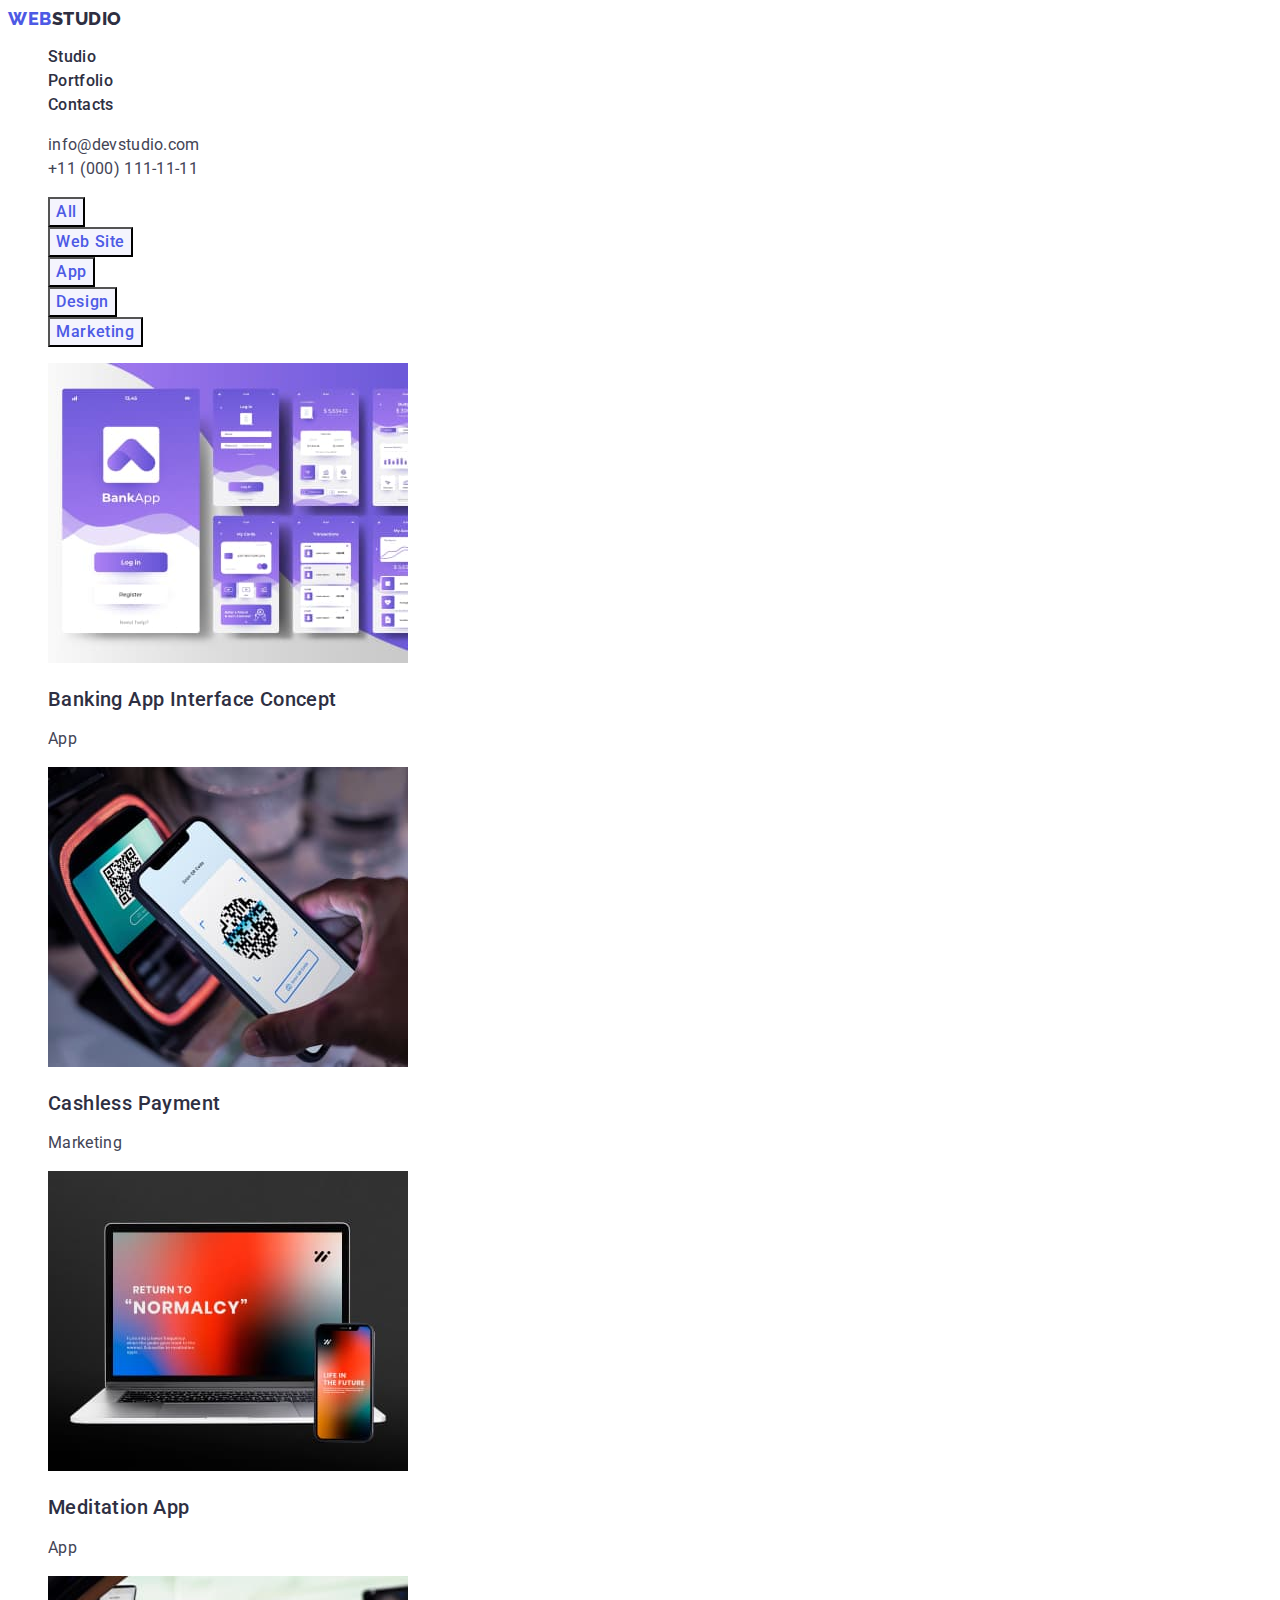
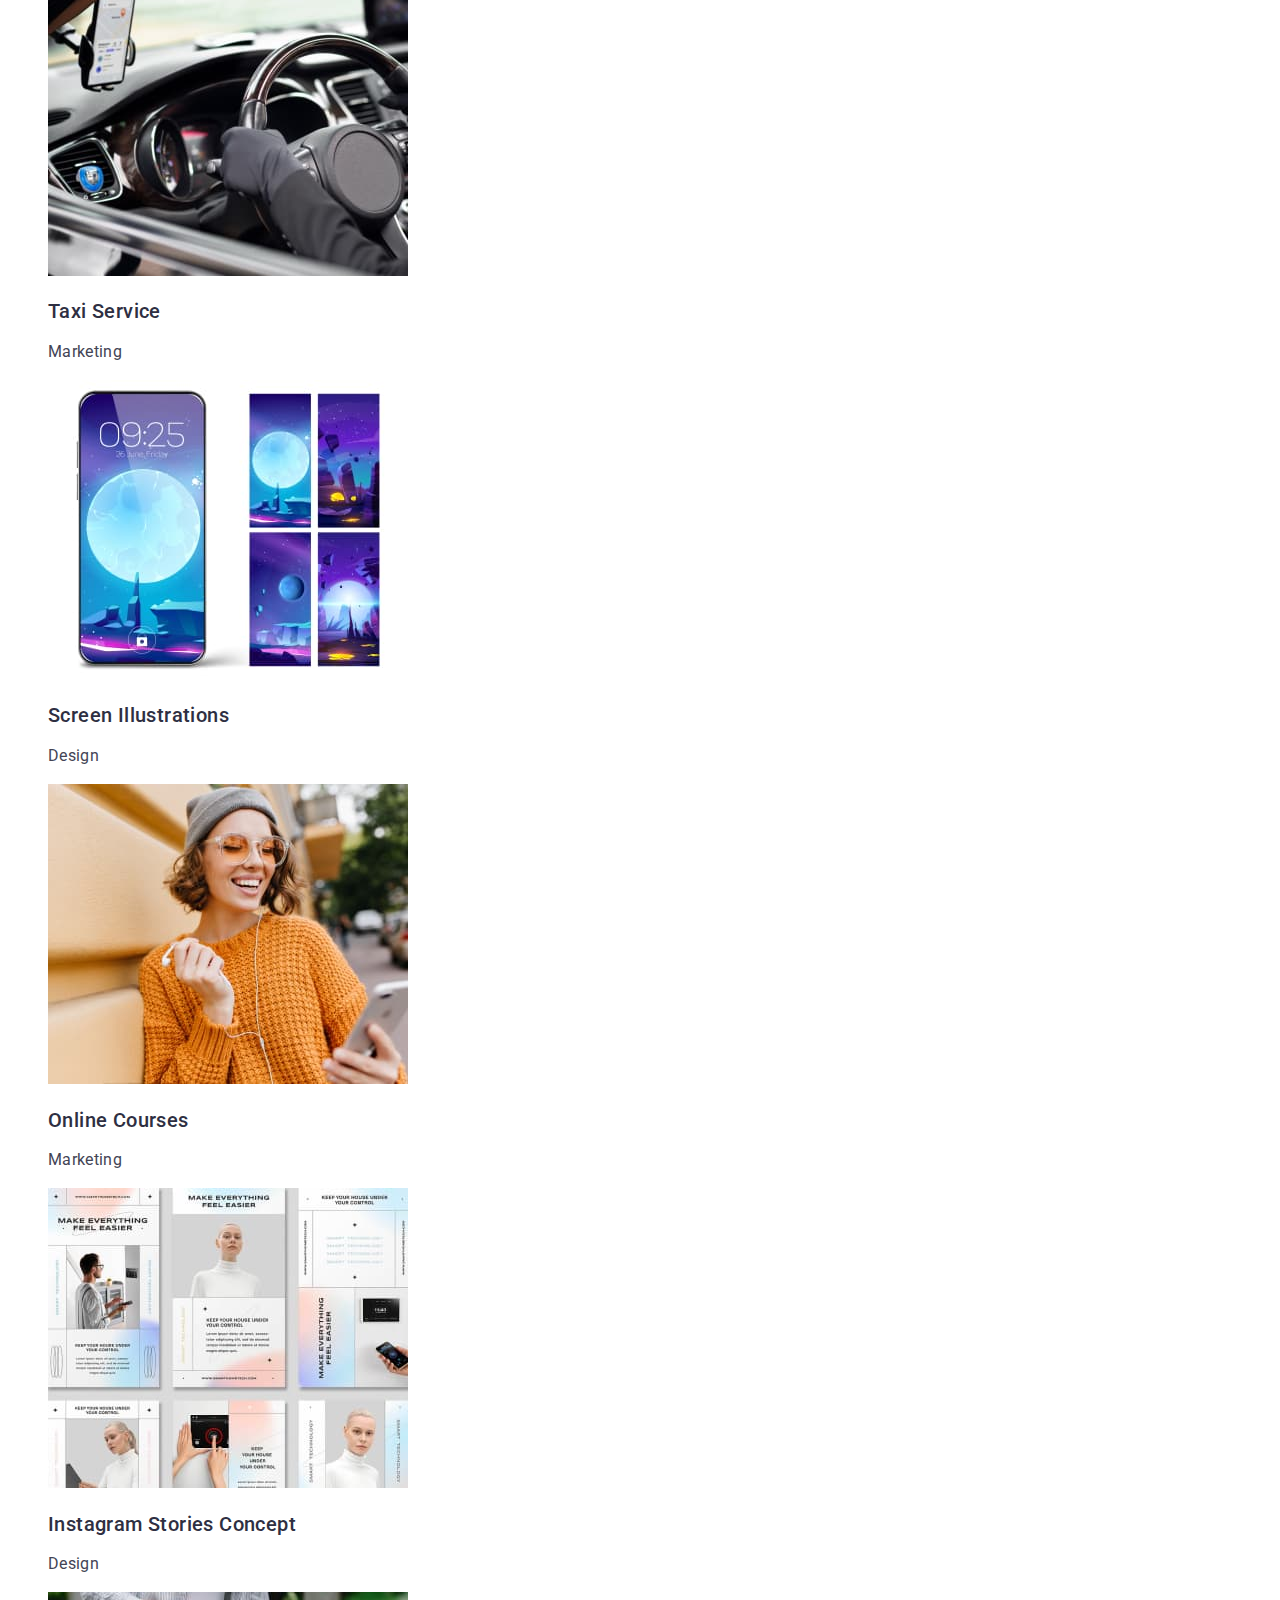
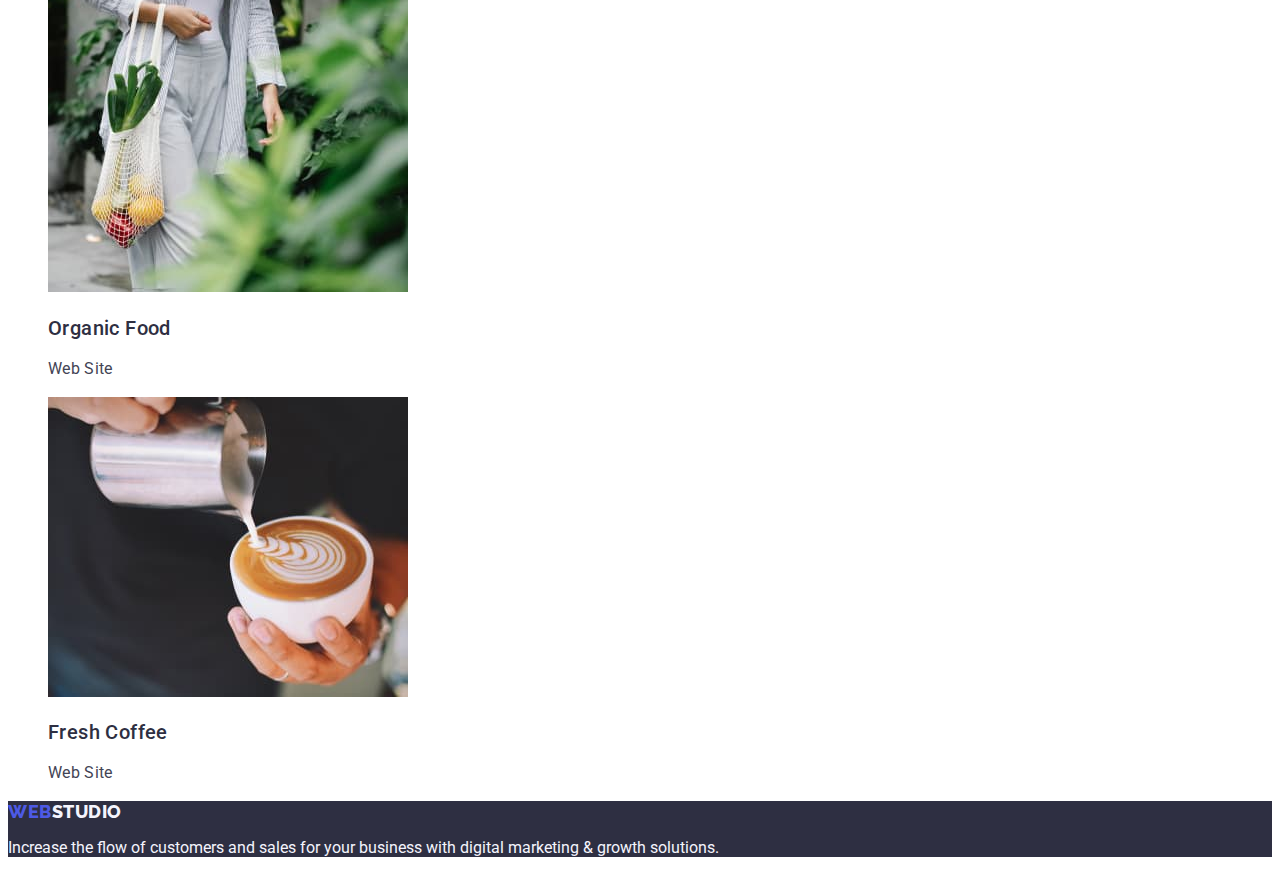
==== portfolio.html @ bb9dd9d8 "Initial commit" ====
<!DOCTYPE html>
<html lang="en">
  <head>
    <meta charset="UTF-8" />
    <meta http-equiv="X-UA-Compatible" content="IE=edge" />
    <meta name="viewport" content="width=device-width, initial-scale=1.0" />
    <link rel="preconnect" href="https://fonts.googleapis.com" />
    <link rel="preconnect" href="https://fonts.gstatic.com" crossorigin />
    <link
      href="https://fonts.googleapis.com/css2?family=Raleway:wght@800&family=Roboto:wght@400;500;700;900&display=swap"
      rel="stylesheet"
    />
    <link rel="stylesheet" href="./css/styles.css" />
    <title>Портфоліо</title>
  </head>

  <body class="body">
    <!-- Header section-->

    <header>
      <!-- Navigation -->

      <nav>
        <!-- Logo -->

        <a href="./index.html" class="logo link"
          >Web<span class="logo-head">Studio</span></a
        >

        <!-- Menu Navigation -->

        <ul class="menu-nav list">
          <li class="nav-item">
            <a href="./index.html" class="nav link">Studio</a>
          </li>
          <li class="nav-item">
            <a href="./portfolio.html" class="nav link">Portfolio</a>
          </li>
          <li class="nav-item"><a href="" class="nav link">Contacts</a></li>
        </ul>
      </nav>

      <!-- Address -->

      <address class="address">
        <ul class="list">
          <li class="adr-item">
            <a href="mailto:info@devstudio.com" class="adr link"
              >info@devstudio.com</a
            >
          </li>
          <li class="adr-item">
            <a href="tel:+110001111111" class="adr link">+11 (000) 111-11-11</a>
          </li>
        </ul>
      </address>
    </header>

    <!-- Main content section -->
    <main>
      <section>
        <h1 hidden>Portfolio</h1>

        <!-- Filters -->

        <ul class="list">
          <li><button type="button" class="filter-btn">All</button></li>
          <li><button type="button" class="filter-btn">Web Site</button></li>
          <li><button type="button" class="filter-btn">App</button></li>
          <li><button type="button" class="filter-btn">Design</button></li>
          <li><button type="button" class="filter-btn">Marketing</button></li>
        </ul>

        <!-- Project Cards -->

        <ul class="list">
          <li>
            <a href="" class="link">
              <img src="./images/pc-1.jpg" alt="banking app" />
              <h2 class="card-title">Banking App Interface Concept</h2>
              <p class="body-text">App</p>
            </a>
          </li>
          <li>
            <a href="" class="link">
              <img
                src="./images/pc-2.jpg"
                alt="cashless payment using smartphone"
              />
              <h2 class="card-title">Cashless Payment</h2>
              <p class="body-text">Marketing</p>
            </a>
          </li>
          <li>
            <a href="" class="link">
              <img src="./images/pc-3.jpg" alt="laptop and smartphone" />
              <h2 class="card-title">Meditation App</h2>
              <p class="body-text">App</p>
            </a>
          </li>
          <li>
            <a href="" class="link">
              <img src="./images/pc-4.jpg" alt="person driving a car" />
              <h2 class="card-title">Taxi Service</h2>
              <p class="body-text">Marketing</p>
            </a>
          </li>
          <li>
            <a href="" class="link">
              <img
                src="./images/pc-5.jpg"
                alt="smartphone walpapers depicting moon"
              />
              <h2 class="card-title">Screen Illustrations</h2>
              <p class="body-text">Design</p>
            </a>
          </li>
          <li>
            <a href="" class="link">
              <img src="./images/pc-6.jpg" alt="girl holding a smartphone" />
              <h2 class="card-title">Online Courses</h2>
              <p class="body-text">Marketing</p>
            </a>
          </li>
          <li>
            <a href="" class="link">
              <img src="./images/pc-7.jpg" alt="instagram stories" />
              <h2 class="card-title">Instagram Stories Concept</h2>
              <p class="body-text">Design</p>
            </a>
          </li>
          <li>
            <a href="" class="link">
              <img
                src="./images/pc-8.jpg"
                alt="person carrying a bag of vegetables"
              />
              <h2 class="card-title">Organic Food</h2>
              <p class="body-text">Web Site</p>
            </a>
          </li>
          <li>
            <a href="" class="link">
              <img src="./images/pc-9.jpg" alt="a cup of coffee" />
              <h2 class="card-title">Fresh Coffee</h2>
              <p class="body-text">Web Site</p>
            </a>
          </li>
        </ul>
      </section>
    </main>

    <!-- Footer section-->
    <footer class="footer">
      <a href="./index.html" class="logo link"
        >Web<span class="logo-foot">Studio</span></a
      >
      <p class="text-foot">
        Increase the flow of customers and sales for your business with digital
        marketing & growth solutions.
      </p>
    </footer>
  </body>
</html>
---- css/styles.css ----
/**
  |============================
  | COMMON STYLES
  |============================
*/
:root {
  --color-iris: #4d5ae5;
  --color-ocean: #404bbf;
  --color-navy-blue: #2e2f42;
  --color-green: #31d0aa;
  --color-slate: #434455;
  --color-light-slate: #8e8f99;
  --color-cornflower: #e7e9fc;
  --color-cloud: #f4f4fd;
  --color-white: #ffffff;
  --color-dairy: #fcfcfc;
}

.body {
  font-family: "Roboto", sans-serif;
  font-style: normal;
  color: var(--color-slate);

  background-color: var(--color-white);
}

.link {
  text-decoration: none;
  font-weight: 500;
  font-size: 16px;
  line-height: 1.5;
  letter-spacing: 0.02em;

  color: var(--color-navy-blue);
}

.list {
  list-style: none;
}
/* LOGO */

.logo {
  font-family: "Raleway", sans-serif;
  font-weight: 800;
  font-size: 18px;
  line-height: 1.17;
  letter-spacing: 0.03em;
  text-transform: uppercase;

  color: var(--color-iris);
}

.logo-head {
  color: var(--color-navy-blue);
}

.logo-foot {
  color: var(--color-cloud);
}

/* Body text */

.body-text {
  font-weight: 400;
  font-size: 16px;
  line-height: 1.5;
  letter-spacing: 0.02em;
  color: var(--color-slate);
}

/**
  |============================
  | HEADER
  |============================
*/

/* Navigation */

/* .nav .link {
   
} */

.address {
  font-style: normal;
}

.adr.link {
  font-weight: 400;
  color: var(--color-slate);
}

.link:hover,
.link:focus {
  color: var(--color-ocean);
}

/**
  |============================
  | FOOTER
  |============================
*/
.footer {
  background-color: var(--color-navy-blue);
}
.text-foot {
  color: var(--color-cloud);
}

/**
  |============================
  | STUDIO STYLES
  |============================
*/

/* Hero Section */

.hero-section {
  background-color: var(--color-navy-blue);
}

/* H1 Title */

.hero-title {
  font-weight: 700;
  font-size: 56px;
  line-height: 1.07;
  letter-spacing: 0.02em;
  text-align: center;
  color: var(--color-white);
}

.hero-btn {
  font-family: inherit;
  font-weight: 500;
  font-size: 16px;
  line-height: 1.5;
  letter-spacing: 0.04em;
  color: var(--color-white);

  background-color: var(--color-iris);

  cursor: pointer;
}

.hero-btn:hover,
.hero-btn:focus,
.hero-btn:active {
  background-color: var(--color-ocean);
}

/* H2 Titles */

.section-title {
  font-weight: 700;
  font-size: 36px;
  line-height: 1.11;
  letter-spacing: 0.02em;
  text-align: center;
  text-transform: capitalize;
  color: var(--color-navy-blue);
}

/* H3 Titles */

.li-title {
  font-weight: 500;
  font-size: 20px;
  line-height: 1.2;
  letter-spacing: 0.02em;
  color: var(--color-navy-blue);
}

.our-team {
  background-color: var(--color-cloud);
}

.team-card {
  background-color: var(--color-white);
}

/**
  |============================
  | PORTFOLIO STYLES
  |============================
*/

.filter-btn {
  font-family: inherit;
  font-weight: 500;
  font-size: 16px;
  line-height: 1.5;
  letter-spacing: 0.04em;
  color: var(--color-iris);

  background-color: var(--color-cloud);

  cursor: pointer;
}

.filter-btn:hover,
.filter-btn:focus,
.filter-btn:active {
  color: var(--color-white);
  background-color: var(--color-ocean);
}

.card-title {
  font-weight: 500;
  font-size: 20px;
  line-height: 1.2;
  letter-spacing: 0.02em;
  color: var(--color-navy-blue);
}
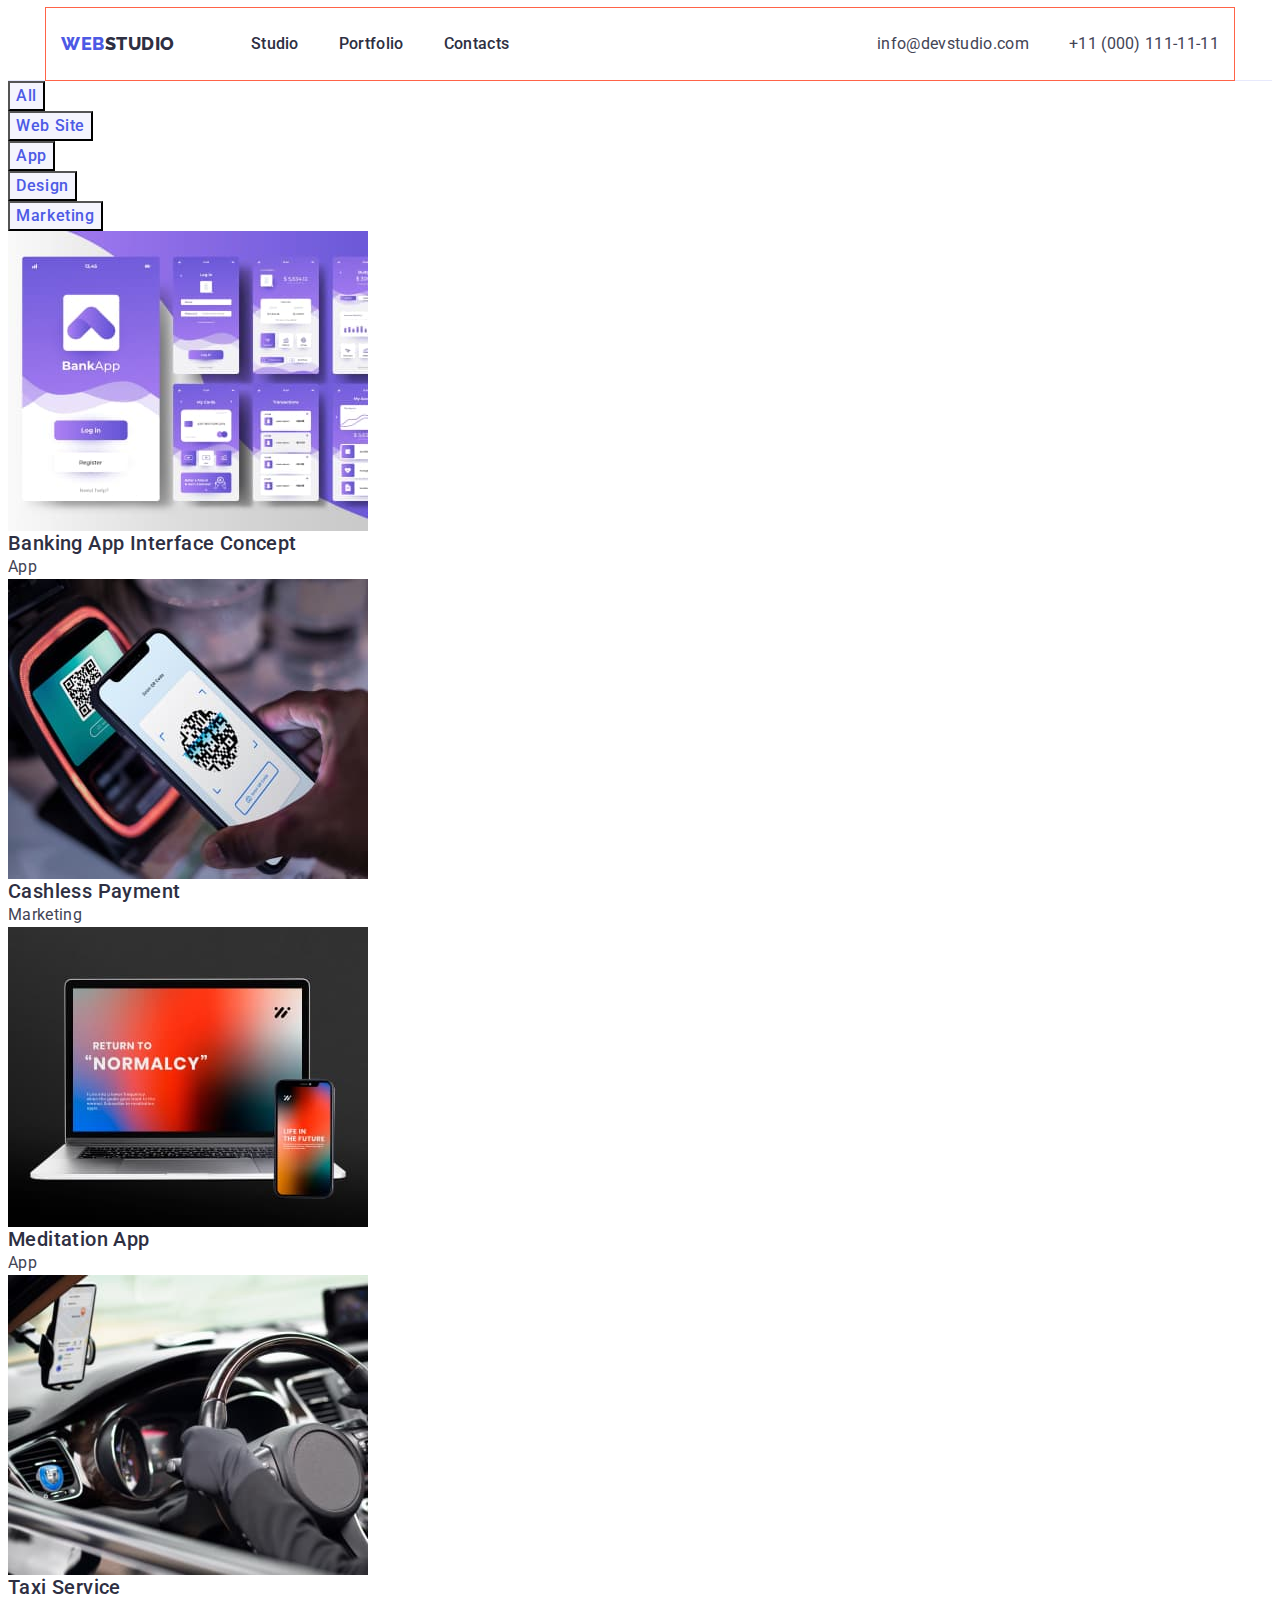
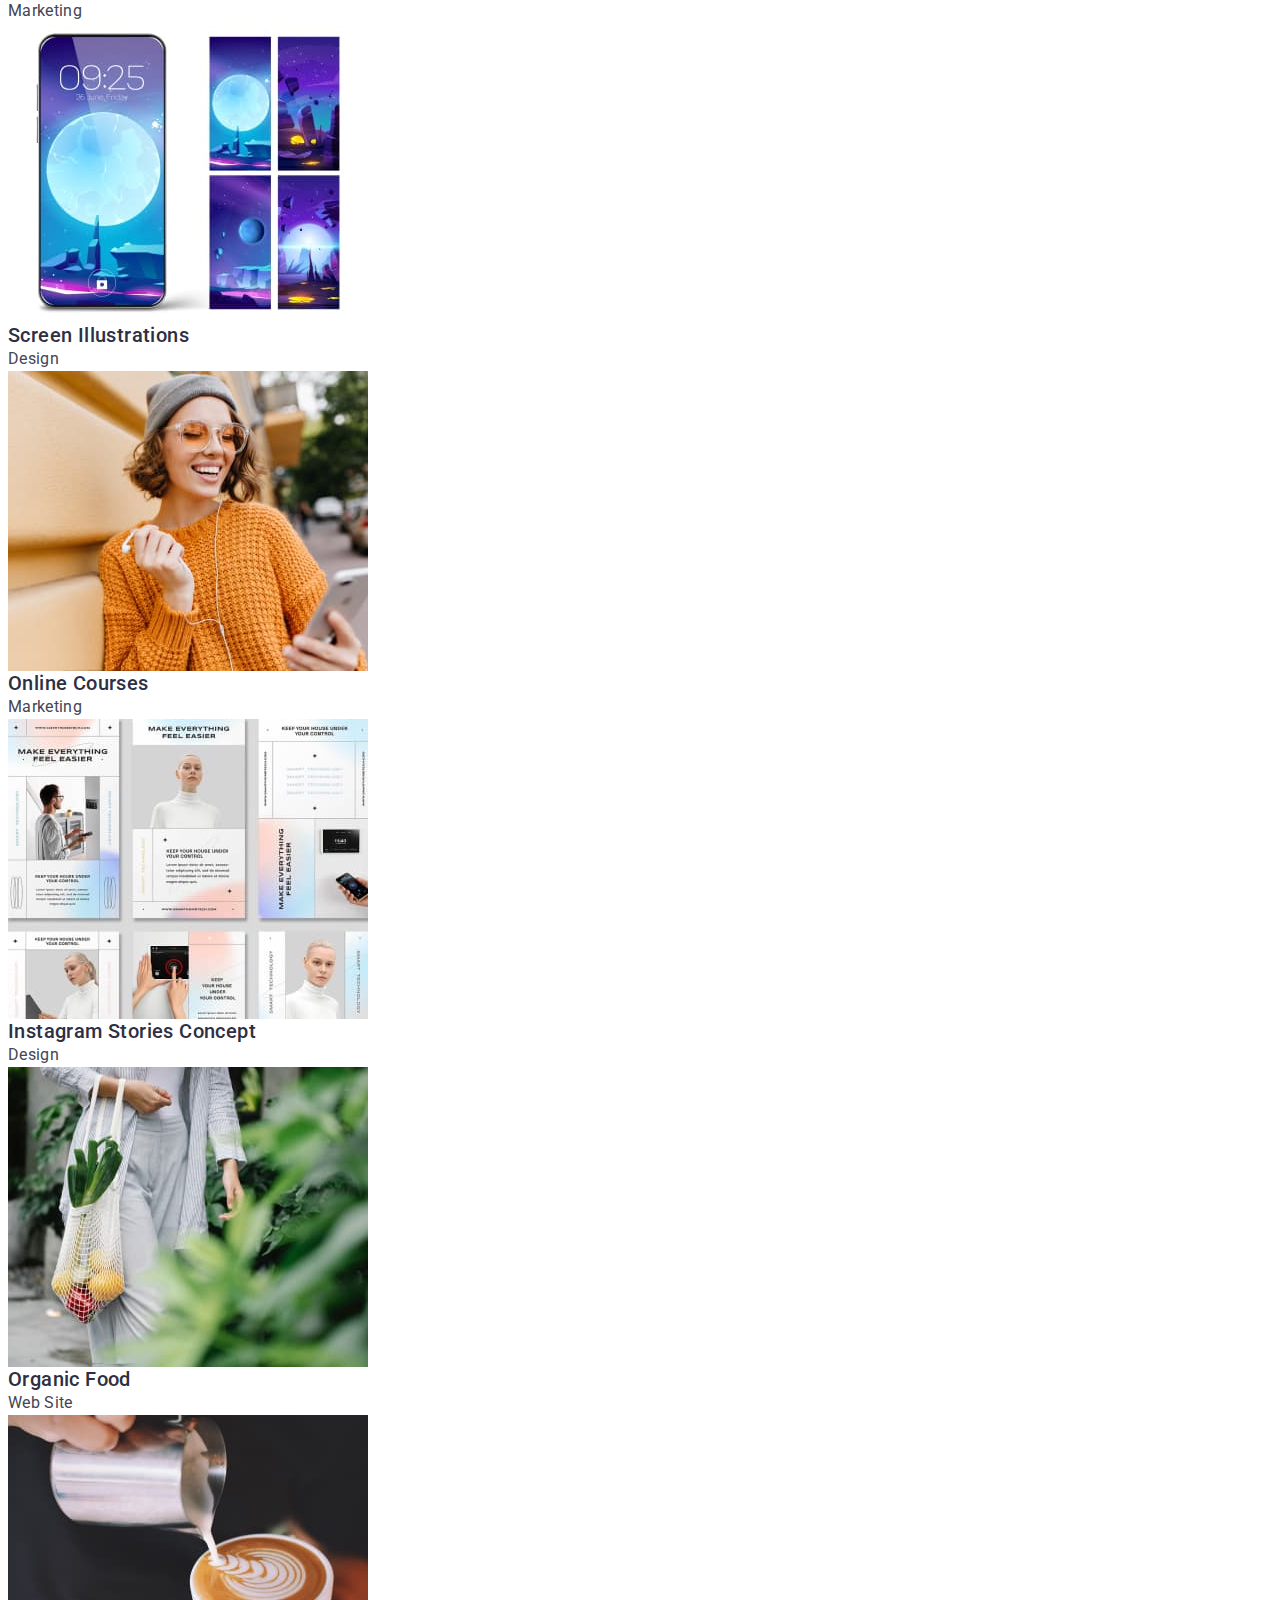
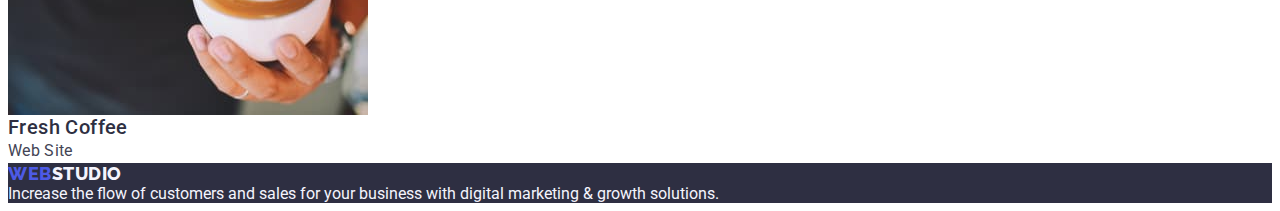
==== commit b8505899: "Header styles completed" ====
--- a/portfolio.html
+++ b/portfolio.html
@@ -10,6 +10,13 @@
       href="https://fonts.googleapis.com/css2?family=Raleway:wght@800&family=Roboto:wght@400;500;700;900&display=swap"
       rel="stylesheet"
     />
+    <link
+      rel="stylesheet"
+      href="https://cdnjs.cloudflare.com/ajax/libs/modern-normalize/1.1.0/modern-normalize.min.css"
+      integrity="sha512-wpPYUAdjBVSE4KJnH1VR1HeZfpl1ub8YT/NKx4PuQ5NmX2tKuGu6U/JRp5y+Y8XG2tV+wKQpNHVUX03MfMFn9Q=="
+      crossorigin="anonymous"
+      referrerpolicy="no-referrer"
+    />
     <link rel="stylesheet" href="./css/styles.css" />
     <title>Портфоліо</title>
   </head>
@@ -17,43 +24,46 @@
   <body class="body">
     <!-- Header section-->
 
-    <header>
+    <header class="header">
       <!-- Navigation -->
+      <div class="header-container container">
+        <nav class="navigation">
+          <!-- Logo -->
 
-      <nav>
-        <!-- Logo -->
+          <a href="./index.html" class="logo link"
+            >Web<span class="logo-head">Studio</span></a
+          >
 
-        <a href="./index.html" class="logo link"
-          >Web<span class="logo-head">Studio</span></a
-        >
+          <!-- Menu Navigation -->
 
-        <!-- Menu Navigation -->
+          <ul class="menu-nav list">
+            <li class="nav-item">
+              <a href="./index.html" class="nav link">Studio</a>
+            </li>
+            <li class="nav-item">
+              <a href="./portfolio.html" class="nav link">Portfolio</a>
+            </li>
+            <li class="nav-item"><a href="" class="nav link">Contacts</a></li>
+          </ul>
+        </nav>
 
-        <ul class="menu-nav list">
-          <li class="nav-item">
-            <a href="./index.html" class="nav link">Studio</a>
-          </li>
-          <li class="nav-item">
-            <a href="./portfolio.html" class="nav link">Portfolio</a>
-          </li>
-          <li class="nav-item"><a href="" class="nav link">Contacts</a></li>
-        </ul>
-      </nav>
+        <!-- Address -->
 
-      <!-- Address -->
-
-      <address class="address">
-        <ul class="list">
-          <li class="adr-item">
-            <a href="mailto:info@devstudio.com" class="adr link"
-              >info@devstudio.com</a
-            >
-          </li>
-          <li class="adr-item">
-            <a href="tel:+110001111111" class="adr link">+11 (000) 111-11-11</a>
-          </li>
-        </ul>
-      </address>
+        <address class="address">
+          <ul class="adr list">
+            <li class="adr-item">
+              <a href="mailto:info@devstudio.com" class="adr link"
+                >info@devstudio.com</a
+              >
+            </li>
+            <li class="adr-item">
+              <a href="tel:+110001111111" class="adr link"
+                >+11 (000) 111-11-11</a
+              >
+            </li>
+          </ul>
+        </address>
+      </div>
     </header>
 
     <!-- Main content section -->
@@ -82,7 +92,7 @@
             </a>
           </li>
           <li>
-            <a href="" class="link">
+            <a href="" class="pc link">
               <img
                 src="./images/pc-2.jpg"
                 alt="cashless payment using smartphone"
@@ -92,21 +102,21 @@
             </a>
           </li>
           <li>
-            <a href="" class="link">
+            <a href="" class="pc link">
               <img src="./images/pc-3.jpg" alt="laptop and smartphone" />
               <h2 class="card-title">Meditation App</h2>
               <p class="body-text">App</p>
             </a>
           </li>
           <li>
-            <a href="" class="link">
+            <a href="" class="pc link">
               <img src="./images/pc-4.jpg" alt="person driving a car" />
               <h2 class="card-title">Taxi Service</h2>
               <p class="body-text">Marketing</p>
             </a>
           </li>
           <li>
-            <a href="" class="link">
+            <a href="" class="pc link">
               <img
                 src="./images/pc-5.jpg"
                 alt="smartphone walpapers depicting moon"
@@ -116,21 +126,21 @@
             </a>
           </li>
           <li>
-            <a href="" class="link">
+            <a href="" class="pc link">
               <img src="./images/pc-6.jpg" alt="girl holding a smartphone" />
               <h2 class="card-title">Online Courses</h2>
               <p class="body-text">Marketing</p>
             </a>
           </li>
           <li>
-            <a href="" class="link">
+            <a href="" class="pc link">
               <img src="./images/pc-7.jpg" alt="instagram stories" />
               <h2 class="card-title">Instagram Stories Concept</h2>
               <p class="body-text">Design</p>
             </a>
           </li>
           <li>
-            <a href="" class="link">
+            <a href="" class="pc link">
               <img
                 src="./images/pc-8.jpg"
                 alt="person carrying a bag of vegetables"
@@ -140,7 +150,7 @@
             </a>
           </li>
           <li>
-            <a href="" class="link">
+            <a href="" class="pc link">
               <img src="./images/pc-9.jpg" alt="a cup of coffee" />
               <h2 class="card-title">Fresh Coffee</h2>
               <p class="body-text">Web Site</p>
--- a/css/styles.css
+++ b/css/styles.css
@@ -24,6 +24,8 @@
   background-color: var(--color-white);
 }
 
+/* Reset */
+
 .link {
   text-decoration: none;
   font-weight: 500;
@@ -36,7 +38,24 @@
 
 .list {
   list-style: none;
-}
+  margin: 0;
+  padding: 0;
+}
+
+h1,
+h2,
+h3,
+h4,
+h5,
+h6,
+p {
+  margin: 0;
+}
+
+img {
+  display: block;
+}
+
 /* LOGO */
 
 .logo {
@@ -48,6 +67,8 @@
   text-transform: uppercase;
 
   color: var(--color-iris);
+
+  margin-right: 76px;
 }
 
 .logo-head {
@@ -68,6 +89,18 @@
   color: var(--color-slate);
 }
 
+/* CONTAINER */
+
+.container {
+  width: 1158px;
+  padding-left: 15px;
+  padding-right: 15px;
+  margin-left: auto;
+  margin-right: auto;
+
+  outline: 1px solid tomato;
+}
+
 /**
   |============================
   | HEADER
@@ -75,13 +108,31 @@
 */
 
 /* Navigation */
-
-/* .nav .link {
-   
-} */
+.header {
+  border-bottom: 1px solid var(--color-cornflower);
+}
+
+.header-container {
+  display: flex;
+  align-items: center;
+}
+
+.navigation,
+.address {
+  display: flex;
+  align-items: center;
+}
 
 .address {
   font-style: normal;
+  margin-left: auto;
+}
+
+.menu-nav,
+.adr {
+  display: flex;
+  align-items: center;
+  gap: 40px;
 }
 
 .adr.link {
@@ -89,8 +140,16 @@
   color: var(--color-slate);
 }
 
-.link:hover,
-.link:focus {
+nav.link,
+.adr.link {
+  padding-top: 24px;
+  padding-bottom: 24px;
+}
+
+.nav.link:hover,
+.nav.link:focus,
+.adr.link:hover,
+.adr.link:focus {
   color: var(--color-ocean);
 }
 
@@ -117,8 +176,6 @@
 .hero-section {
   background-color: var(--color-navy-blue);
 }
-
-/* H1 Title */
 
 .hero-title {
   font-weight: 700;
@@ -148,7 +205,7 @@
   background-color: var(--color-ocean);
 }
 
-/* H2 Titles */
+/* Sections' titles */
 
 .section-title {
   font-weight: 700;
@@ -160,7 +217,7 @@
   color: var(--color-navy-blue);
 }
 
-/* H3 Titles */
+/* Our team */
 
 .li-title {
   font-weight: 500;
@@ -204,6 +261,8 @@
   background-color: var(--color-ocean);
 }
 
+/* CARD SET */
+
 .card-title {
   font-weight: 500;
   font-size: 20px;
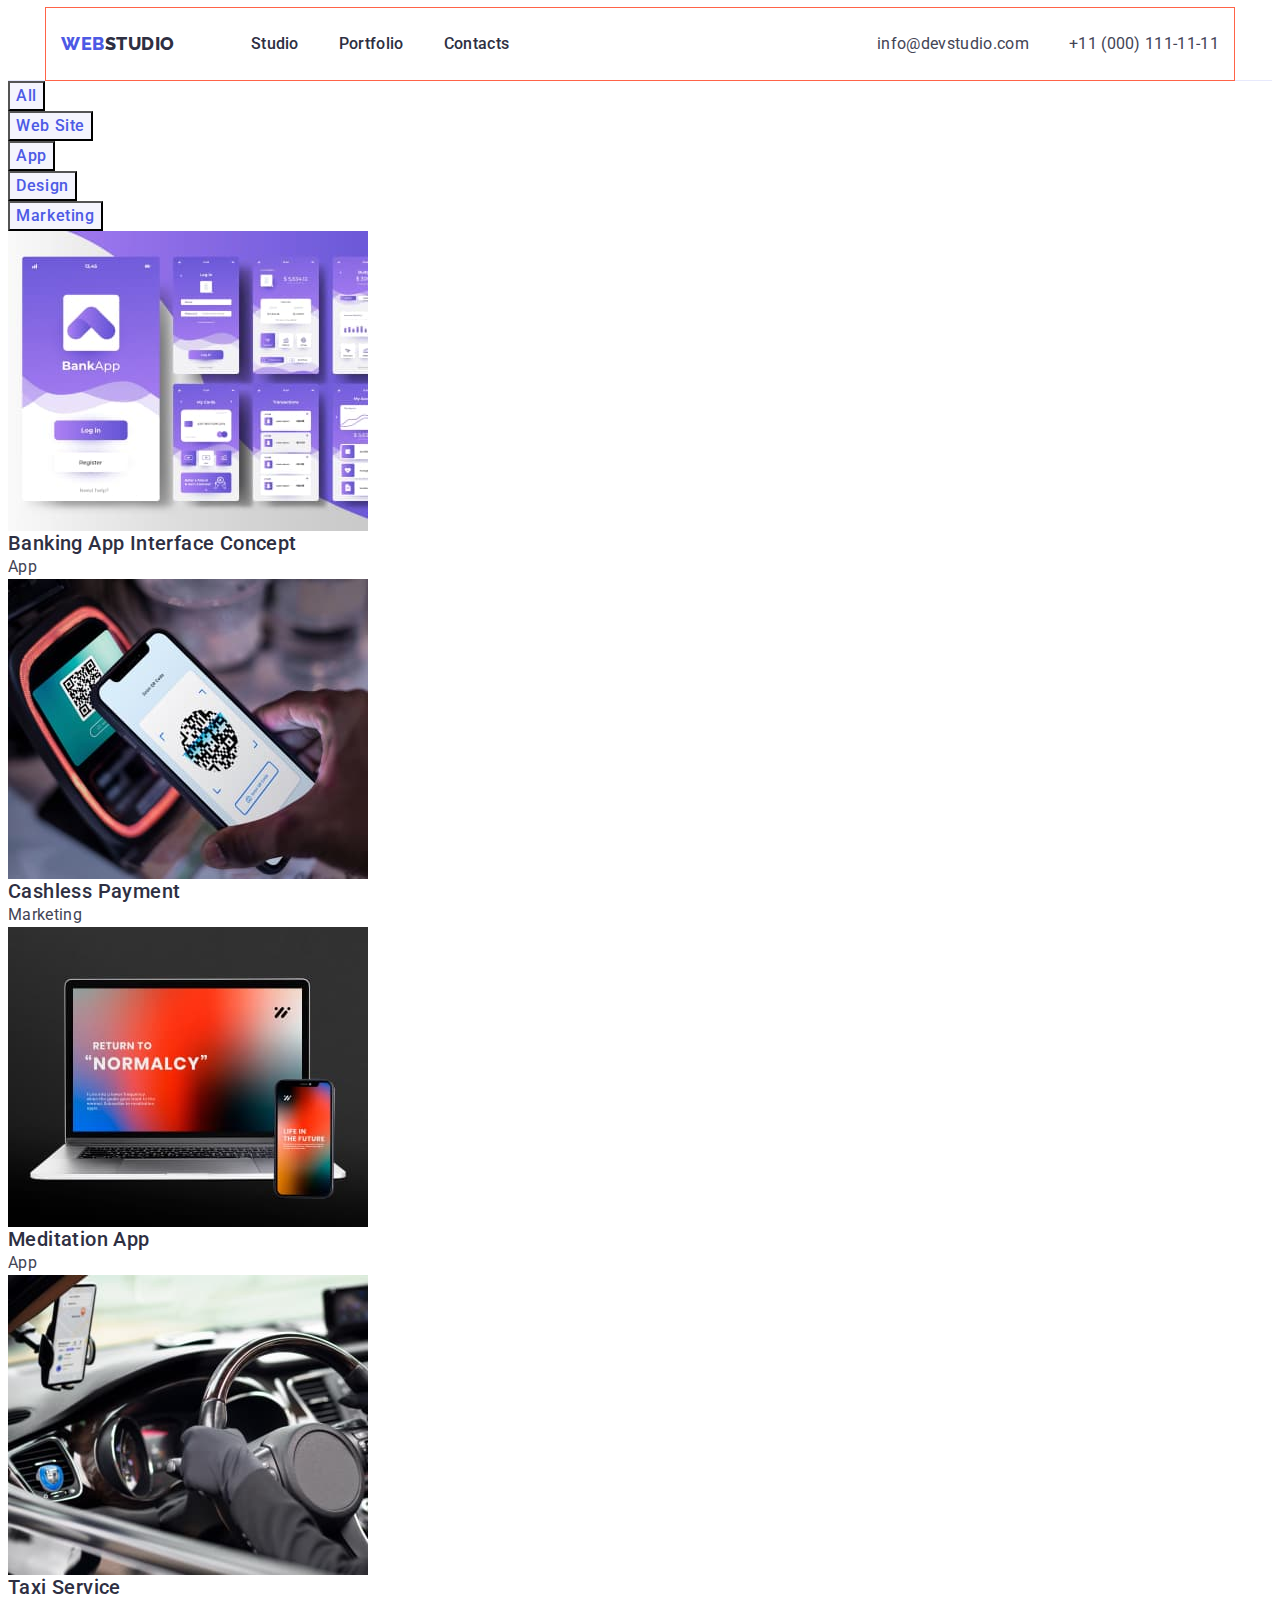
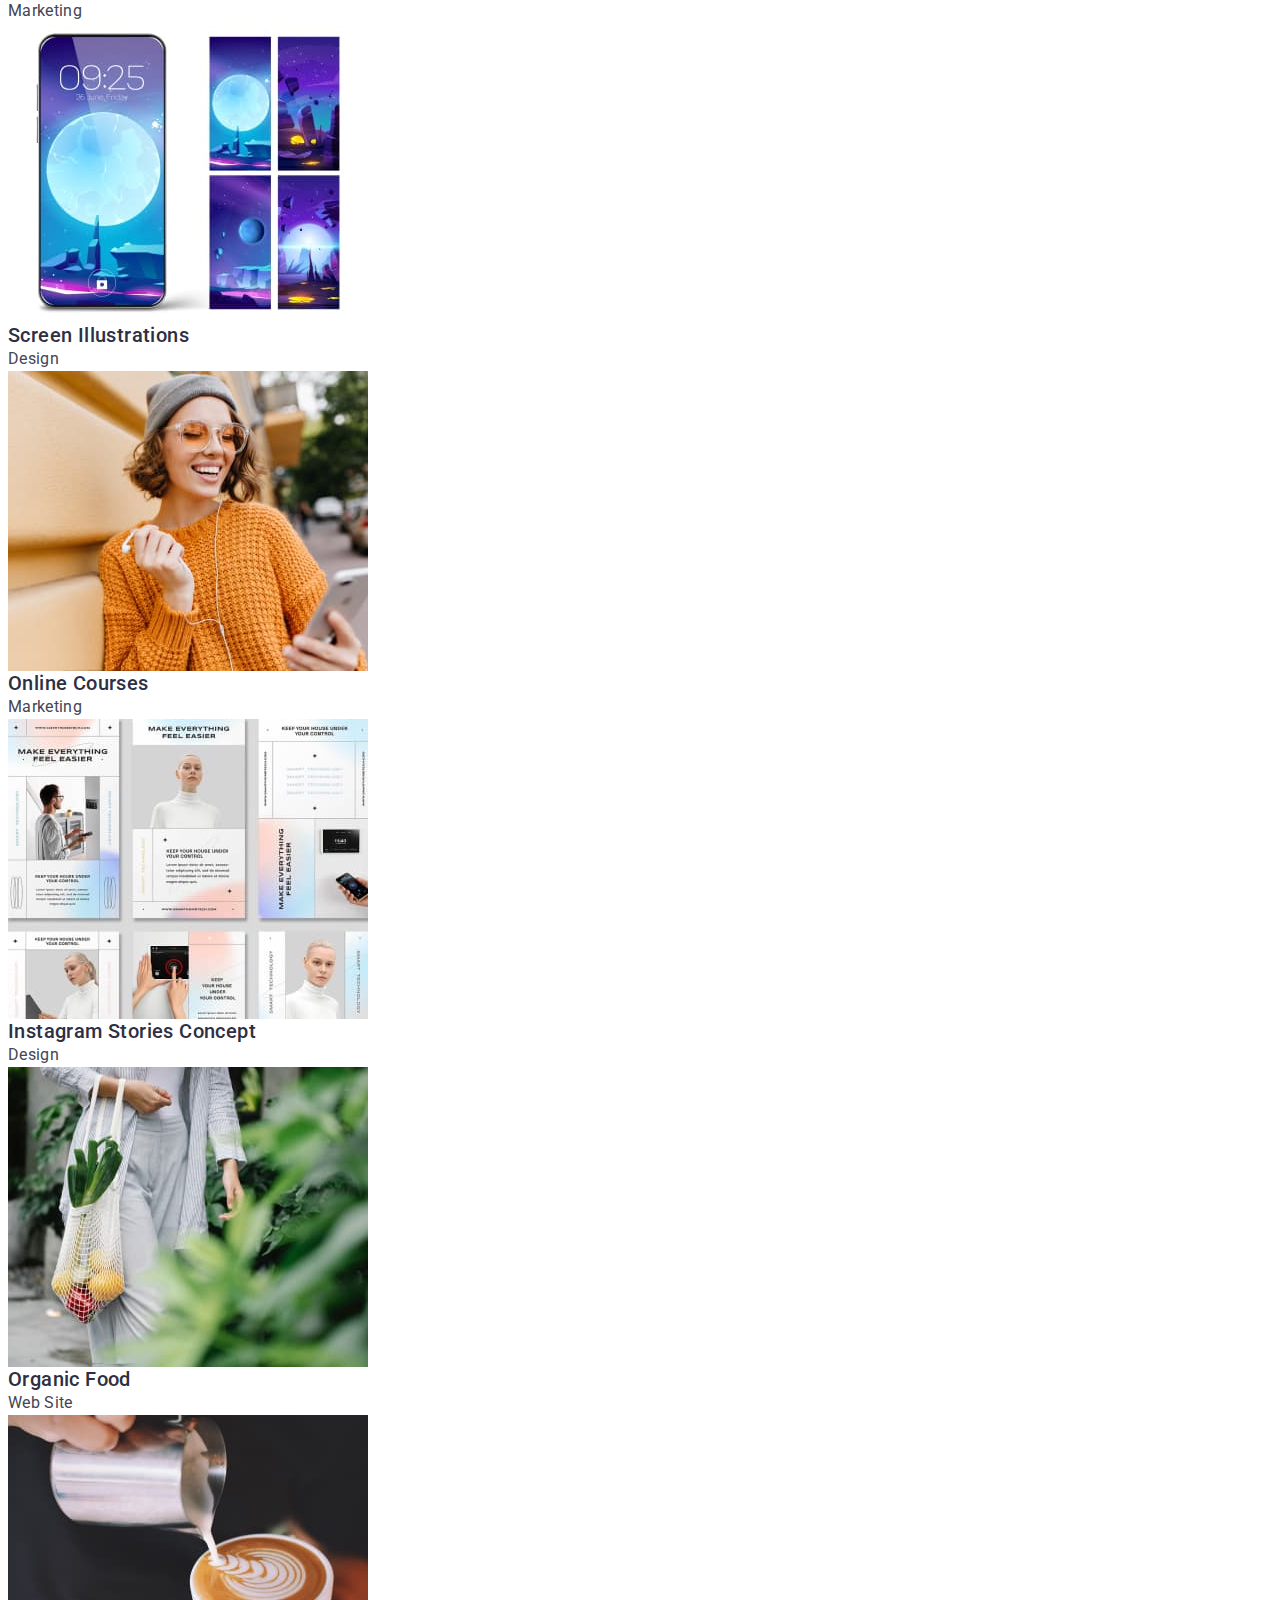
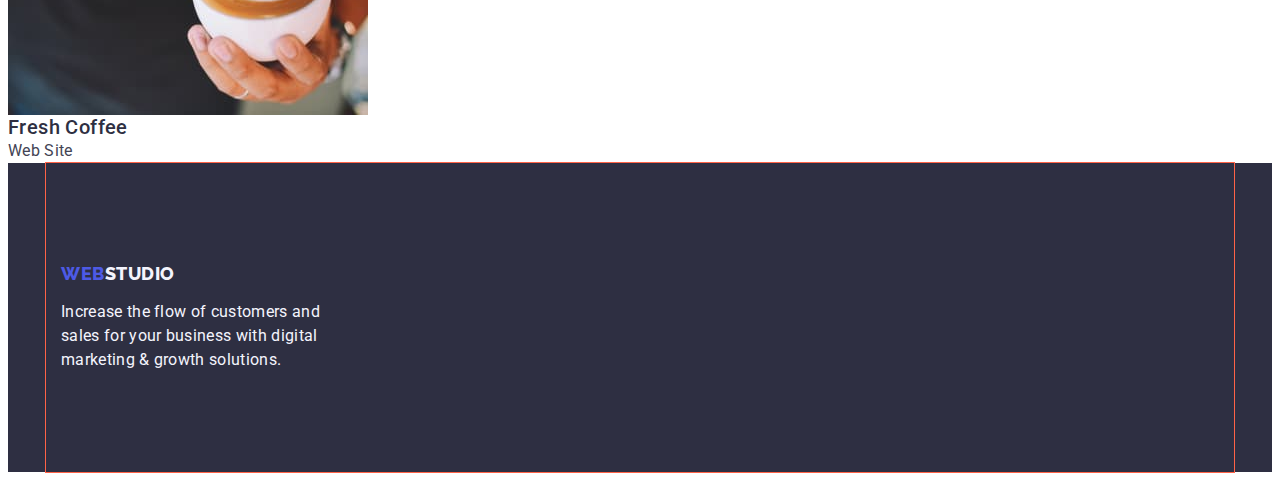
==== commit f701dc1e: "Styles for index.html" ====
--- a/portfolio.html
+++ b/portfolio.html
@@ -30,7 +30,7 @@
         <nav class="navigation">
           <!-- Logo -->
 
-          <a href="./index.html" class="logo link"
+          <a href="./index.html" class="top-logo link"
             >Web<span class="logo-head">Studio</span></a
           >
 
@@ -162,13 +162,15 @@
 
     <!-- Footer section-->
     <footer class="footer">
-      <a href="./index.html" class="logo link"
-        >Web<span class="logo-foot">Studio</span></a
-      >
-      <p class="text-foot">
-        Increase the flow of customers and sales for your business with digital
-        marketing & growth solutions.
-      </p>
+      <div class="container">
+        <a href="./index.html" class="bottom-logo link"
+          >Web<span class="logo-foot">Studio</span></a
+        >
+        <p class="text-foot">
+          Increase the flow of customers and sales for your business with
+          digital marketing & growth solutions.
+        </p>
+      </div>
     </footer>
   </body>
 </html>
--- a/css/styles.css
+++ b/css/styles.css
@@ -54,11 +54,12 @@
 
 img {
   display: block;
+  max-width: 100%;
 }
 
 /* LOGO */
 
-.logo {
+.top-logo {
   font-family: "Raleway", sans-serif;
   font-weight: 800;
   font-size: 18px;
@@ -71,6 +72,21 @@
   margin-right: 76px;
 }
 
+.bottom-logo {
+  font-family: "Raleway", sans-serif;
+  font-weight: 800;
+  font-size: 18px;
+  line-height: 1.17;
+  letter-spacing: 0.03em;
+  text-transform: uppercase;
+
+  color: var(--color-iris);
+
+  display: inline-block;
+  padding-top: 100px;
+  margin-bottom: 16px;
+}
+
 .logo-head {
   color: var(--color-navy-blue);
 }
@@ -162,7 +178,15 @@
   background-color: var(--color-navy-blue);
 }
 .text-foot {
+  font-weight: 400;
+  font-size: 16px;
+  line-height: 1.5;
+  letter-spacing: 0.02em;
+
   color: var(--color-cloud);
+
+  width: 264px;
+  padding-bottom: 100px;
 }
 
 /**
@@ -175,9 +199,16 @@
 
 .hero-section {
   background-color: var(--color-navy-blue);
+  padding-top: 188px;
+  padding-bottom: 188px;
 }
 
 .hero-title {
+  width: 496px;
+  margin-left: auto;
+  margin-right: auto;
+  margin-bottom: 48px;
+
   font-weight: 700;
   font-size: 56px;
   line-height: 1.07;
@@ -187,6 +218,7 @@
 }
 
 .hero-btn {
+  display: block;
   font-family: inherit;
   font-weight: 500;
   font-size: 16px;
@@ -197,6 +229,15 @@
   background-color: var(--color-iris);
 
   cursor: pointer;
+
+  margin-left: auto;
+  margin-right: auto;
+  padding: 16px 32px;
+
+  min-width: 168px;
+  box-shadow: 0px 4px 4px rgba(0, 0, 0, 0.15);
+  border-radius: 4px;
+  border: 1px transparent;
 }
 
 .hero-btn:hover,
@@ -215,8 +256,37 @@
   text-align: center;
   text-transform: capitalize;
   color: var(--color-navy-blue);
-}
-
+
+  margin-bottom: 72px;
+}
+/* Section 1 - Features */
+
+.features-section {
+  padding-top: 120px;
+  padding-bottom: 120px;
+}
+
+.features {
+  display: flex;
+  flex-wrap: wrap;
+  margin-left: -24px;
+}
+
+.features-item {
+  flex-basis: calc(100% / 4 - 24px);
+  margin-left: 24px;
+}
+
+/* Section 2 - What are we doing */
+
+.examples {
+  display: flex;
+  justify-content: space-between;
+}
+
+.examples-section {
+  padding-bottom: 120px;
+}
 /* Our team */
 
 .li-title {
@@ -225,14 +295,47 @@
   line-height: 1.2;
   letter-spacing: 0.02em;
   color: var(--color-navy-blue);
+
+  margin-bottom: 8px;
 }
 
 .our-team {
   background-color: var(--color-cloud);
+
+  padding-bottom: 120px;
+  padding-top: 120px;
+}
+
+.team {
+  display: flex;
+  flex-wrap: wrap;
+
+  margin-top: -24px;
+  margin-left: -24px;
 }
 
 .team-card {
   background-color: var(--color-white);
+
+  flex-basis: calc(100% / 4 - 24px);
+
+  margin-top: 24px;
+  margin-left: 24px;
+
+  padding-bottom: 32px;
+
+  box-shadow: 0px 1px 6px rgba(46, 47, 66, 0.08),
+    0px 1px 1px rgba(46, 47, 66, 0.16), 0px 2px 1px rgba(46, 47, 66, 0.08);
+  border-radius: 0px 0px 4px 4px;
+}
+
+.member-name {
+  text-align: center;
+  margin-top: 32px;
+}
+
+.position {
+  text-align: center;
 }
 
 /**
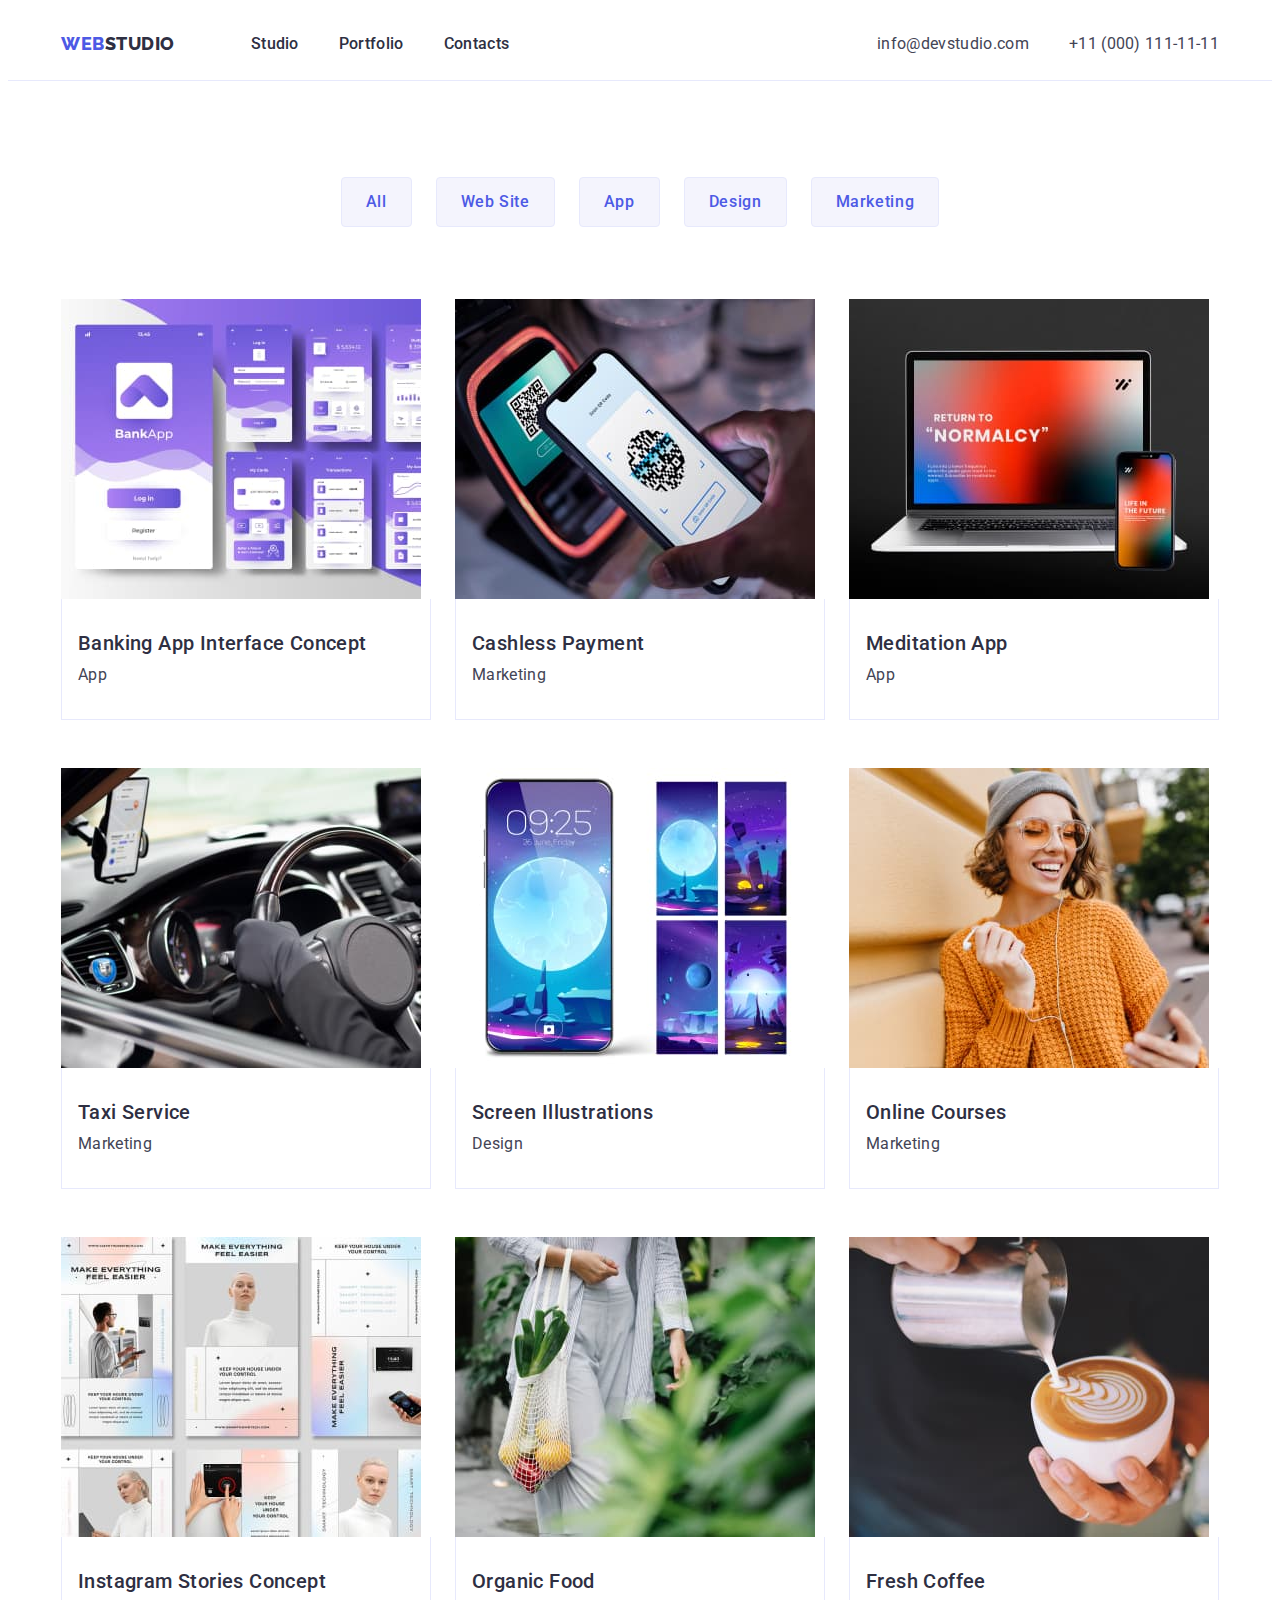
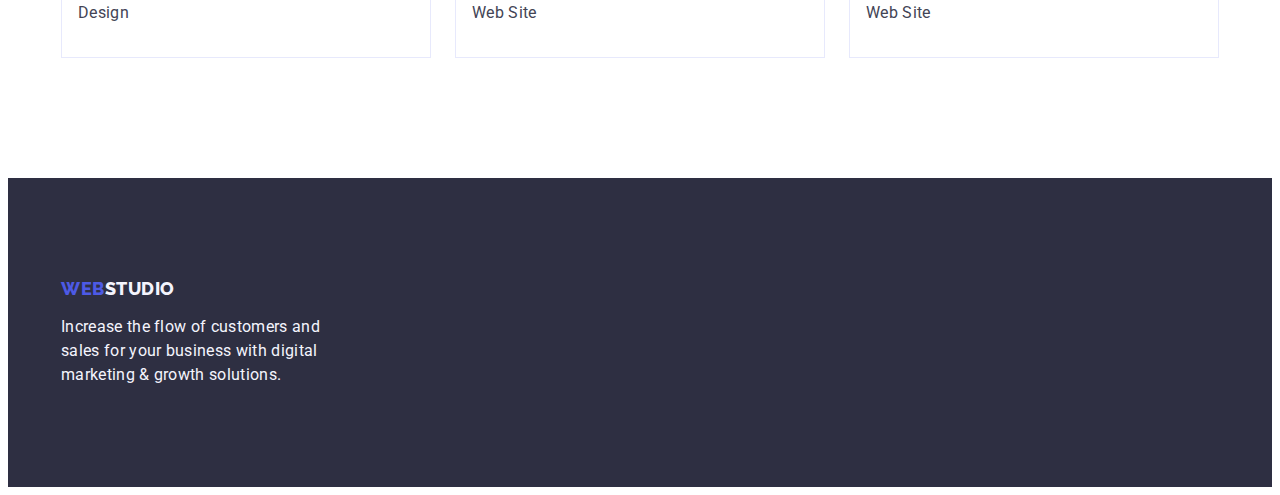
==== commit 46366b43: "Styles for portfolio.html" ====
--- a/portfolio.html
+++ b/portfolio.html
@@ -69,94 +69,114 @@
     <!-- Main content section -->
     <main>
       <section>
-        <h1 hidden>Portfolio</h1>
-
-        <!-- Filters -->
-
-        <ul class="list">
-          <li><button type="button" class="filter-btn">All</button></li>
-          <li><button type="button" class="filter-btn">Web Site</button></li>
-          <li><button type="button" class="filter-btn">App</button></li>
-          <li><button type="button" class="filter-btn">Design</button></li>
-          <li><button type="button" class="filter-btn">Marketing</button></li>
-        </ul>
+        <div class="container">
+          <h1 hidden>Portfolio</h1>
+          <!-- Filters -->
+          <ul class="filters list">
+            <li><button type="button" class="filter-btn">All</button></li>
+            <li><button type="button" class="filter-btn">Web Site</button></li>
+            <li><button type="button" class="filter-btn">App</button></li>
+            <li><button type="button" class="filter-btn">Design</button></li>
+            <li><button type="button" class="filter-btn">Marketing</button></li>
+          </ul>
+        </div>
 
         <!-- Project Cards -->
 
-        <ul class="list">
-          <li>
-            <a href="" class="link">
-              <img src="./images/pc-1.jpg" alt="banking app" />
-              <h2 class="card-title">Banking App Interface Concept</h2>
-              <p class="body-text">App</p>
-            </a>
-          </li>
-          <li>
-            <a href="" class="pc link">
-              <img
-                src="./images/pc-2.jpg"
-                alt="cashless payment using smartphone"
-              />
-              <h2 class="card-title">Cashless Payment</h2>
-              <p class="body-text">Marketing</p>
-            </a>
-          </li>
-          <li>
-            <a href="" class="pc link">
-              <img src="./images/pc-3.jpg" alt="laptop and smartphone" />
-              <h2 class="card-title">Meditation App</h2>
-              <p class="body-text">App</p>
-            </a>
-          </li>
-          <li>
-            <a href="" class="pc link">
-              <img src="./images/pc-4.jpg" alt="person driving a car" />
-              <h2 class="card-title">Taxi Service</h2>
-              <p class="body-text">Marketing</p>
-            </a>
-          </li>
-          <li>
-            <a href="" class="pc link">
-              <img
-                src="./images/pc-5.jpg"
-                alt="smartphone walpapers depicting moon"
-              />
-              <h2 class="card-title">Screen Illustrations</h2>
-              <p class="body-text">Design</p>
-            </a>
-          </li>
-          <li>
-            <a href="" class="pc link">
-              <img src="./images/pc-6.jpg" alt="girl holding a smartphone" />
-              <h2 class="card-title">Online Courses</h2>
-              <p class="body-text">Marketing</p>
-            </a>
-          </li>
-          <li>
-            <a href="" class="pc link">
-              <img src="./images/pc-7.jpg" alt="instagram stories" />
-              <h2 class="card-title">Instagram Stories Concept</h2>
-              <p class="body-text">Design</p>
-            </a>
-          </li>
-          <li>
-            <a href="" class="pc link">
-              <img
-                src="./images/pc-8.jpg"
-                alt="person carrying a bag of vegetables"
-              />
-              <h2 class="card-title">Organic Food</h2>
-              <p class="body-text">Web Site</p>
-            </a>
-          </li>
-          <li>
-            <a href="" class="pc link">
-              <img src="./images/pc-9.jpg" alt="a cup of coffee" />
-              <h2 class="card-title">Fresh Coffee</h2>
-              <p class="body-text">Web Site</p>
-            </a>
-          </li>
-        </ul>
+        <div class="container">
+          <ul class="projects list">
+            <li class="project-item">
+              <a href="" class="link">
+                <img src="./images/pc-1.jpg" alt="banking app" />
+                <div class="pc-content">
+                  <h2 class="card-title">Banking App Interface Concept</h2>
+                  <p class="body-text">App</p>
+                </div>
+              </a>
+            </li>
+            <li class="project-item">
+              <a href="" class="pc link">
+                <img
+                  src="./images/pc-2.jpg"
+                  alt="cashless payment using smartphone"
+                />
+                <div class="pc-content">
+                  <h2 class="card-title">Cashless Payment</h2>
+                  <p class="body-text">Marketing</p>
+                </div>
+              </a>
+            </li>
+            <li class="project-item">
+              <a href="" class="pc link">
+                <img src="./images/pc-3.jpg" alt="laptop and smartphone" />
+                <div class="pc-content">
+                  <h2 class="card-title">Meditation App</h2>
+                  <p class="body-text">App</p>
+                </div>
+              </a>
+            </li>
+            <li class="project-item">
+              <a href="" class="pc link">
+                <img src="./images/pc-4.jpg" alt="person driving a car" />
+                <div class="pc-content">
+                  <h2 class="card-title">Taxi Service</h2>
+                  <p class="body-text">Marketing</p>
+                </div>
+              </a>
+            </li>
+            <li class="project-item">
+              <a href="" class="pc link">
+                <img
+                  src="./images/pc-5.jpg"
+                  alt="smartphone walpapers depicting moon"
+                />
+                <div class="pc-content">
+                  <h2 class="card-title">Screen Illustrations</h2>
+                  <p class="body-text">Design</p>
+                </div>
+              </a>
+            </li>
+            <li class="project-item">
+              <a href="" class="pc link">
+                <img src="./images/pc-6.jpg" alt="girl holding a smartphone" />
+                <div class="pc-content">
+                  <h2 class="card-title">Online Courses</h2>
+                  <p class="body-text">Marketing</p>
+                </div>
+              </a>
+            </li>
+            <li class="project-item">
+              <a href="" class="pc link">
+                <img src="./images/pc-7.jpg" alt="instagram stories" />
+                <div class="pc-content">
+                  <h2 class="card-title">Instagram Stories Concept</h2>
+                  <p class="body-text">Design</p>
+                </div>
+              </a>
+            </li>
+            <li class="project-item">
+              <a href="" class="pc link">
+                <img
+                  src="./images/pc-8.jpg"
+                  alt="person carrying a bag of vegetables"
+                />
+                <div class="pc-content">
+                  <h2 class="card-title">Organic Food</h2>
+                  <p class="body-text">Web Site</p>
+                </div>
+              </a>
+            </li>
+            <li class="project-item">
+              <a href="" class="pc link">
+                <img src="./images/pc-9.jpg" alt="a cup of coffee" />
+                <div class="pc-content">
+                  <h2 class="card-title">Fresh Coffee</h2>
+                  <p class="body-text">Web Site</p>
+                </div>
+              </a>
+            </li>
+          </ul>
+        </div>
       </section>
     </main>
 
--- a/css/styles.css
+++ b/css/styles.css
@@ -55,6 +55,7 @@
 img {
   display: block;
   max-width: 100%;
+  height: auto;
 }
 
 /* LOGO */
@@ -113,8 +114,6 @@
   padding-right: 15px;
   margin-left: auto;
   margin-right: auto;
-
-  outline: 1px solid tomato;
 }
 
 /**
@@ -322,16 +321,19 @@
   margin-top: 24px;
   margin-left: 24px;
 
-  padding-bottom: 32px;
+  /* padding-bottom: 32px; */
 
   box-shadow: 0px 1px 6px rgba(46, 47, 66, 0.08),
     0px 1px 1px rgba(46, 47, 66, 0.16), 0px 2px 1px rgba(46, 47, 66, 0.08);
   border-radius: 0px 0px 4px 4px;
 }
 
+.card-content {
+  padding: 32px 16px;
+}
+
 .member-name {
   text-align: center;
-  margin-top: 32px;
 }
 
 .position {
@@ -343,6 +345,17 @@
   | PORTFOLIO STYLES
   |============================
 */
+
+/* FILTERS */
+
+.filters {
+  display: flex;
+  justify-content: center;
+  gap: 24px;
+
+  padding-top: 96px;
+  padding-bottom: 72px;
+}
 
 .filter-btn {
   font-family: inherit;
@@ -354,6 +367,11 @@
 
   background-color: var(--color-cloud);
 
+  border: 1px solid var(--color-cornflower);
+  border-radius: 4px;
+
+  padding: 12px 24px;
+
   cursor: pointer;
 }
 
@@ -362,9 +380,28 @@
 .filter-btn:active {
   color: var(--color-white);
   background-color: var(--color-ocean);
+  box-shadow: 0px 3px 1px rgba(0, 0, 0, 0.1), 0px 2px 1px rgba(0, 0, 0, 0.08),
+    0px 2px 2px rgba(0, 0, 0, 0.12);
+  border-radius: 4px;
 }
 
 /* CARD SET */
+
+.projects {
+  display: flex;
+  flex-wrap: wrap;
+
+  margin-top: -48px;
+  margin-left: -24px;
+
+  padding-bottom: 120px;
+}
+
+.project-item {
+  flex-basis: calc(100% / 3 - 24px);
+  margin-top: 48px;
+  margin-left: 24px;
+}
 
 .card-title {
   font-weight: 500;
@@ -372,4 +409,14 @@
   line-height: 1.2;
   letter-spacing: 0.02em;
   color: var(--color-navy-blue);
-}
+
+  margin-bottom: 8px;
+}
+
+.pc-content {
+  padding: 32px 16px;
+
+  border-bottom: 1px solid var(--color-cornflower);
+  border-left: 1px solid var(--color-cornflower);
+  border-right: 1px solid var(--color-cornflower);
+}
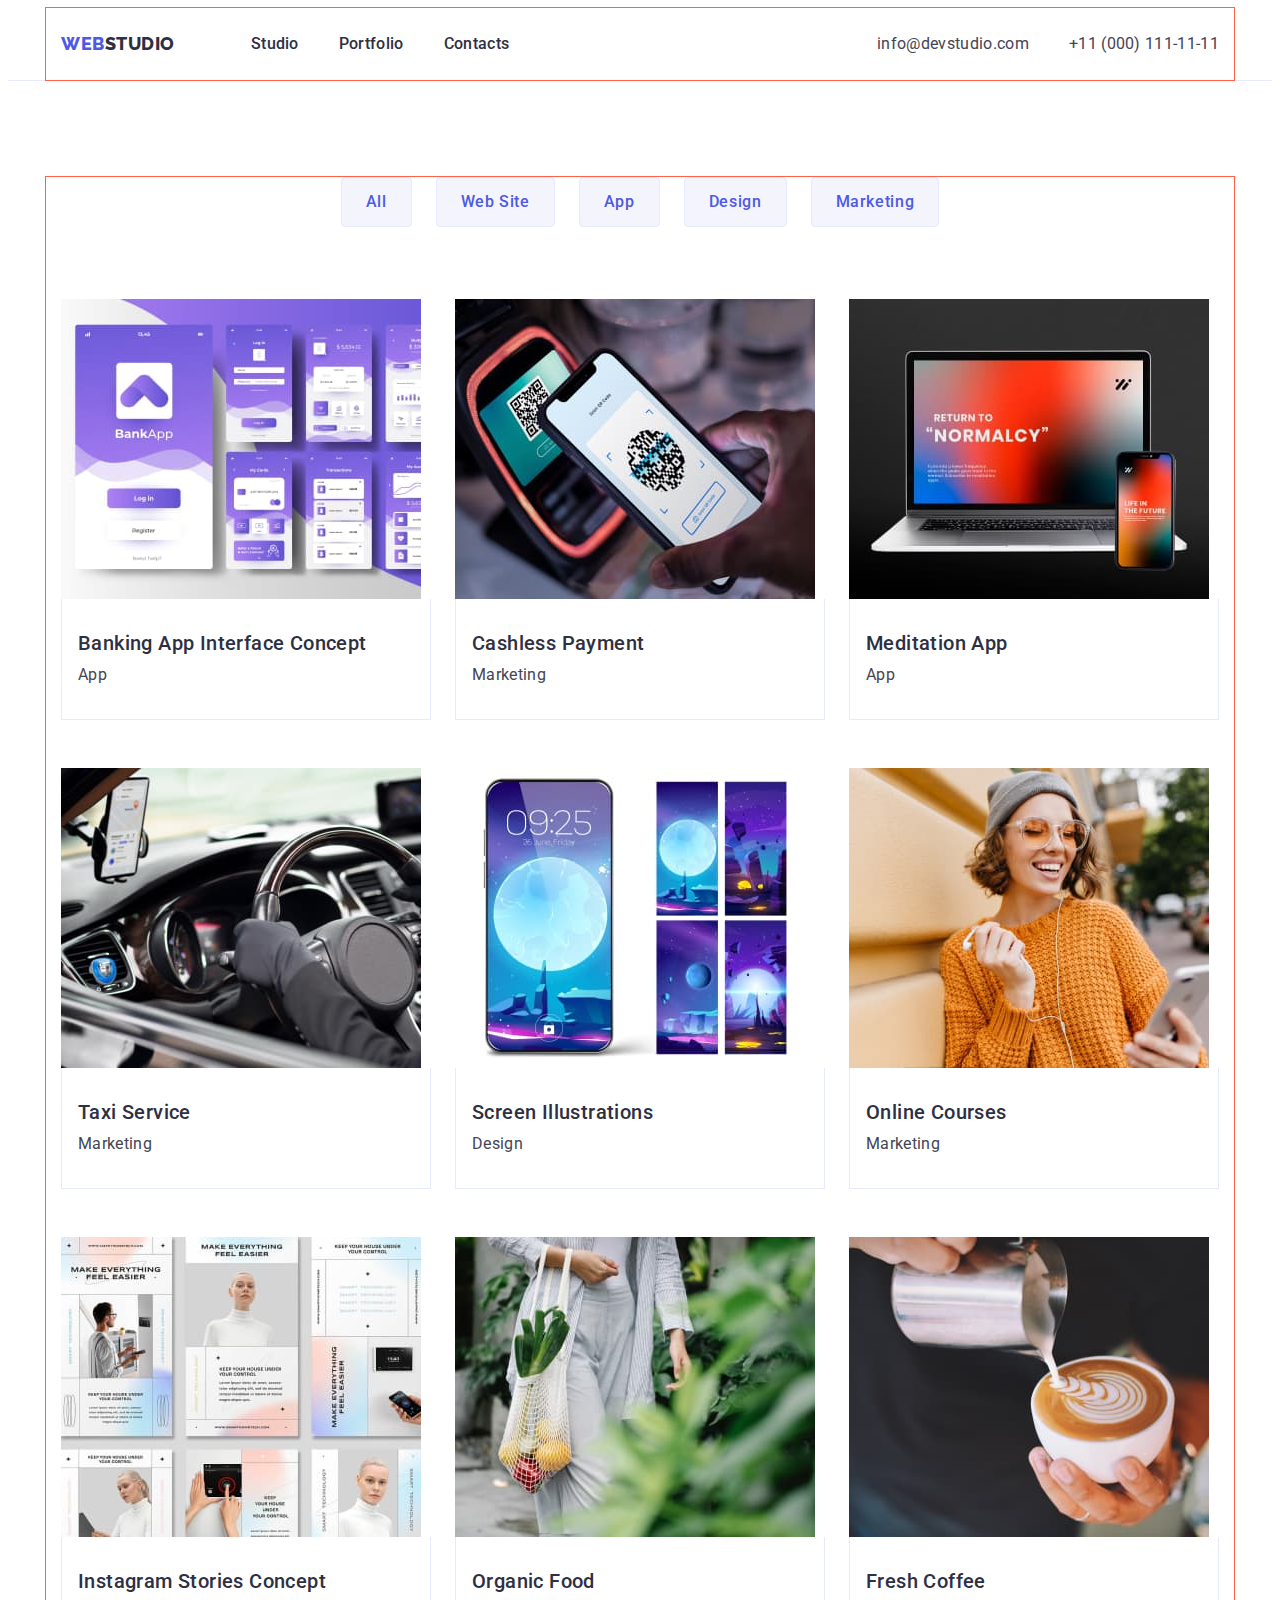
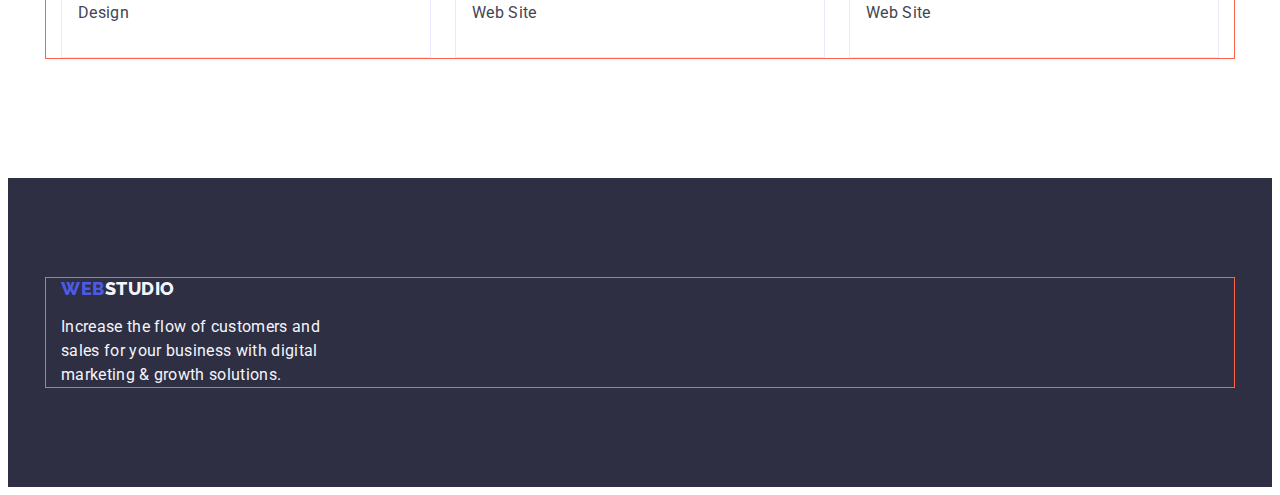
==== commit f7bc9f15: "Update css for portfolio.html" ====
--- a/portfolio.html
+++ b/portfolio.html
@@ -68,7 +68,7 @@
 
     <!-- Main content section -->
     <main>
-      <section>
+      <section class="portfolio">
         <div class="container">
           <h1 hidden>Portfolio</h1>
           <!-- Filters -->
@@ -79,11 +79,7 @@
             <li><button type="button" class="filter-btn">Design</button></li>
             <li><button type="button" class="filter-btn">Marketing</button></li>
           </ul>
-        </div>
-
-        <!-- Project Cards -->
-
-        <div class="container">
+          <!-- Project Cards -->
           <ul class="projects list">
             <li class="project-item">
               <a href="" class="link">
--- a/css/styles.css
+++ b/css/styles.css
@@ -84,7 +84,6 @@
   color: var(--color-iris);
 
   display: inline-block;
-  padding-top: 100px;
   margin-bottom: 16px;
 }
 
@@ -114,6 +113,8 @@
   padding-right: 15px;
   margin-left: auto;
   margin-right: auto;
+
+  outline: 1px solid tomato;
 }
 
 /**
@@ -155,7 +156,7 @@
   color: var(--color-slate);
 }
 
-nav.link,
+.nav.link,
 .adr.link {
   padding-top: 24px;
   padding-bottom: 24px;
@@ -175,6 +176,7 @@
 */
 .footer {
   background-color: var(--color-navy-blue);
+  padding: 100px 0;
 }
 .text-foot {
   font-weight: 400;
@@ -185,7 +187,6 @@
   color: var(--color-cloud);
 
   width: 264px;
-  padding-bottom: 100px;
 }
 
 /**
@@ -203,7 +204,7 @@
 }
 
 .hero-title {
-  width: 496px;
+  max-width: 496px;
   margin-left: auto;
   margin-right: auto;
   margin-bottom: 48px;
@@ -233,7 +234,7 @@
   margin-right: auto;
   padding: 16px 32px;
 
-  min-width: 168px;
+  min-width: 169px;
   box-shadow: 0px 4px 4px rgba(0, 0, 0, 0.15);
   border-radius: 4px;
   border: 1px transparent;
@@ -268,19 +269,22 @@
 .features {
   display: flex;
   flex-wrap: wrap;
-  margin-left: -24px;
+  gap: 24px;
 }
 
 .features-item {
-  flex-basis: calc(100% / 4 - 24px);
-  margin-left: 24px;
+  flex-basis: calc((100% - 3 * 24px) / 4);
 }
 
 /* Section 2 - What are we doing */
 
 .examples {
   display: flex;
-  justify-content: space-between;
+  gap: 24px;
+}
+
+.examples-item {
+  flex-basis: calc((100% - 2 * 24px) / 3);
 }
 
 .examples-section {
@@ -309,29 +313,21 @@
   display: flex;
   flex-wrap: wrap;
 
-  margin-top: -24px;
-  margin-left: -24px;
+  gap: 24px;
 }
 
 .team-card {
   background-color: var(--color-white);
-
-  flex-basis: calc(100% / 4 - 24px);
-
-  margin-top: 24px;
-  margin-left: 24px;
-
-  /* padding-bottom: 32px; */
-
+  flex-basis: calc((100% - 3 * 24px) / 4);
+}
+
+.card-content {
+  padding: 32px 16px;
   box-shadow: 0px 1px 6px rgba(46, 47, 66, 0.08),
     0px 1px 1px rgba(46, 47, 66, 0.16), 0px 2px 1px rgba(46, 47, 66, 0.08);
   border-radius: 0px 0px 4px 4px;
 }
 
-.card-content {
-  padding: 32px 16px;
-}
-
 .member-name {
   text-align: center;
 }
@@ -347,14 +343,16 @@
 */
 
 /* FILTERS */
-
+.portfolio {
+  padding-top: 96px;
+  padding-bottom: 120px;
+}
 .filters {
   display: flex;
   justify-content: center;
   gap: 24px;
 
-  padding-top: 96px;
-  padding-bottom: 72px;
+  margin-bottom: 72px;
 }
 
 .filter-btn {
@@ -383,6 +381,7 @@
   box-shadow: 0px 3px 1px rgba(0, 0, 0, 0.1), 0px 2px 1px rgba(0, 0, 0, 0.08),
     0px 2px 2px rgba(0, 0, 0, 0.12);
   border-radius: 4px;
+  border: 1px solid transparent;
 }
 
 /* CARD SET */
@@ -393,8 +392,6 @@
 
   margin-top: -48px;
   margin-left: -24px;
-
-  padding-bottom: 120px;
 }
 
 .project-item {
